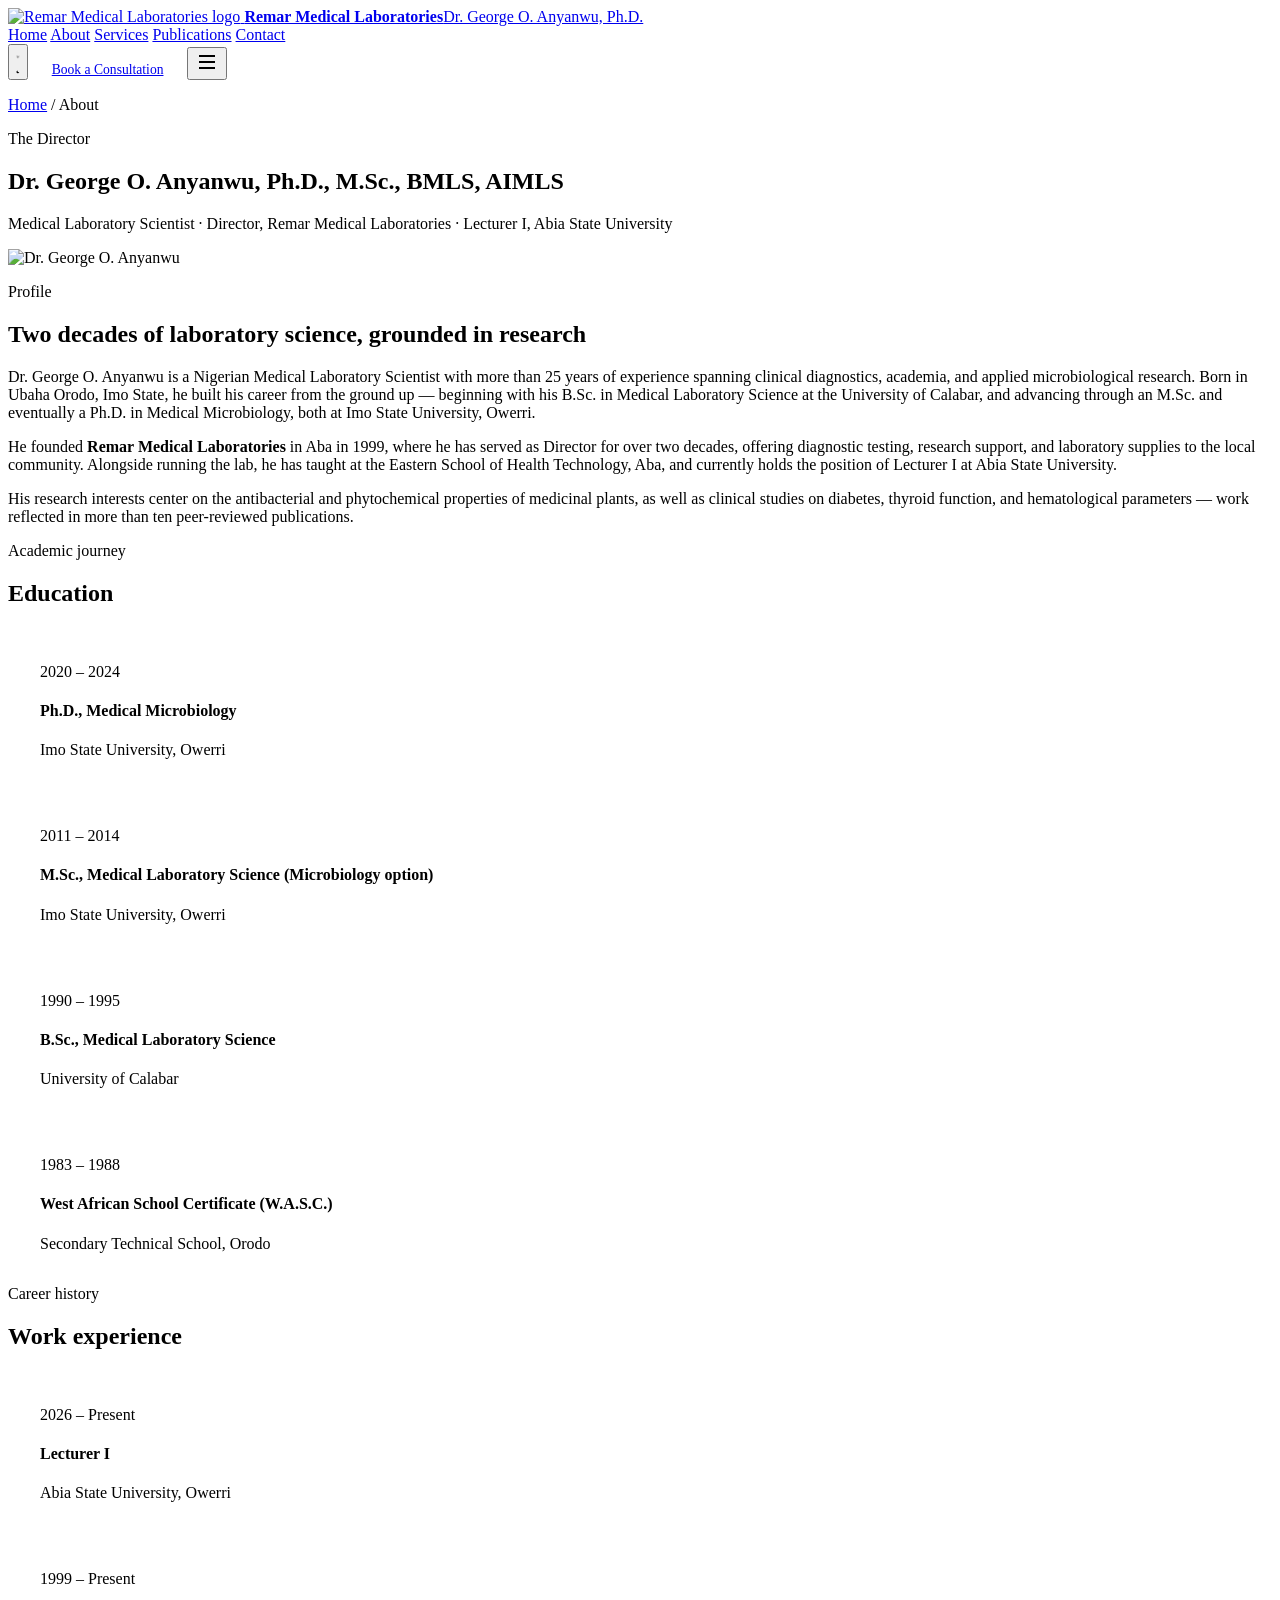
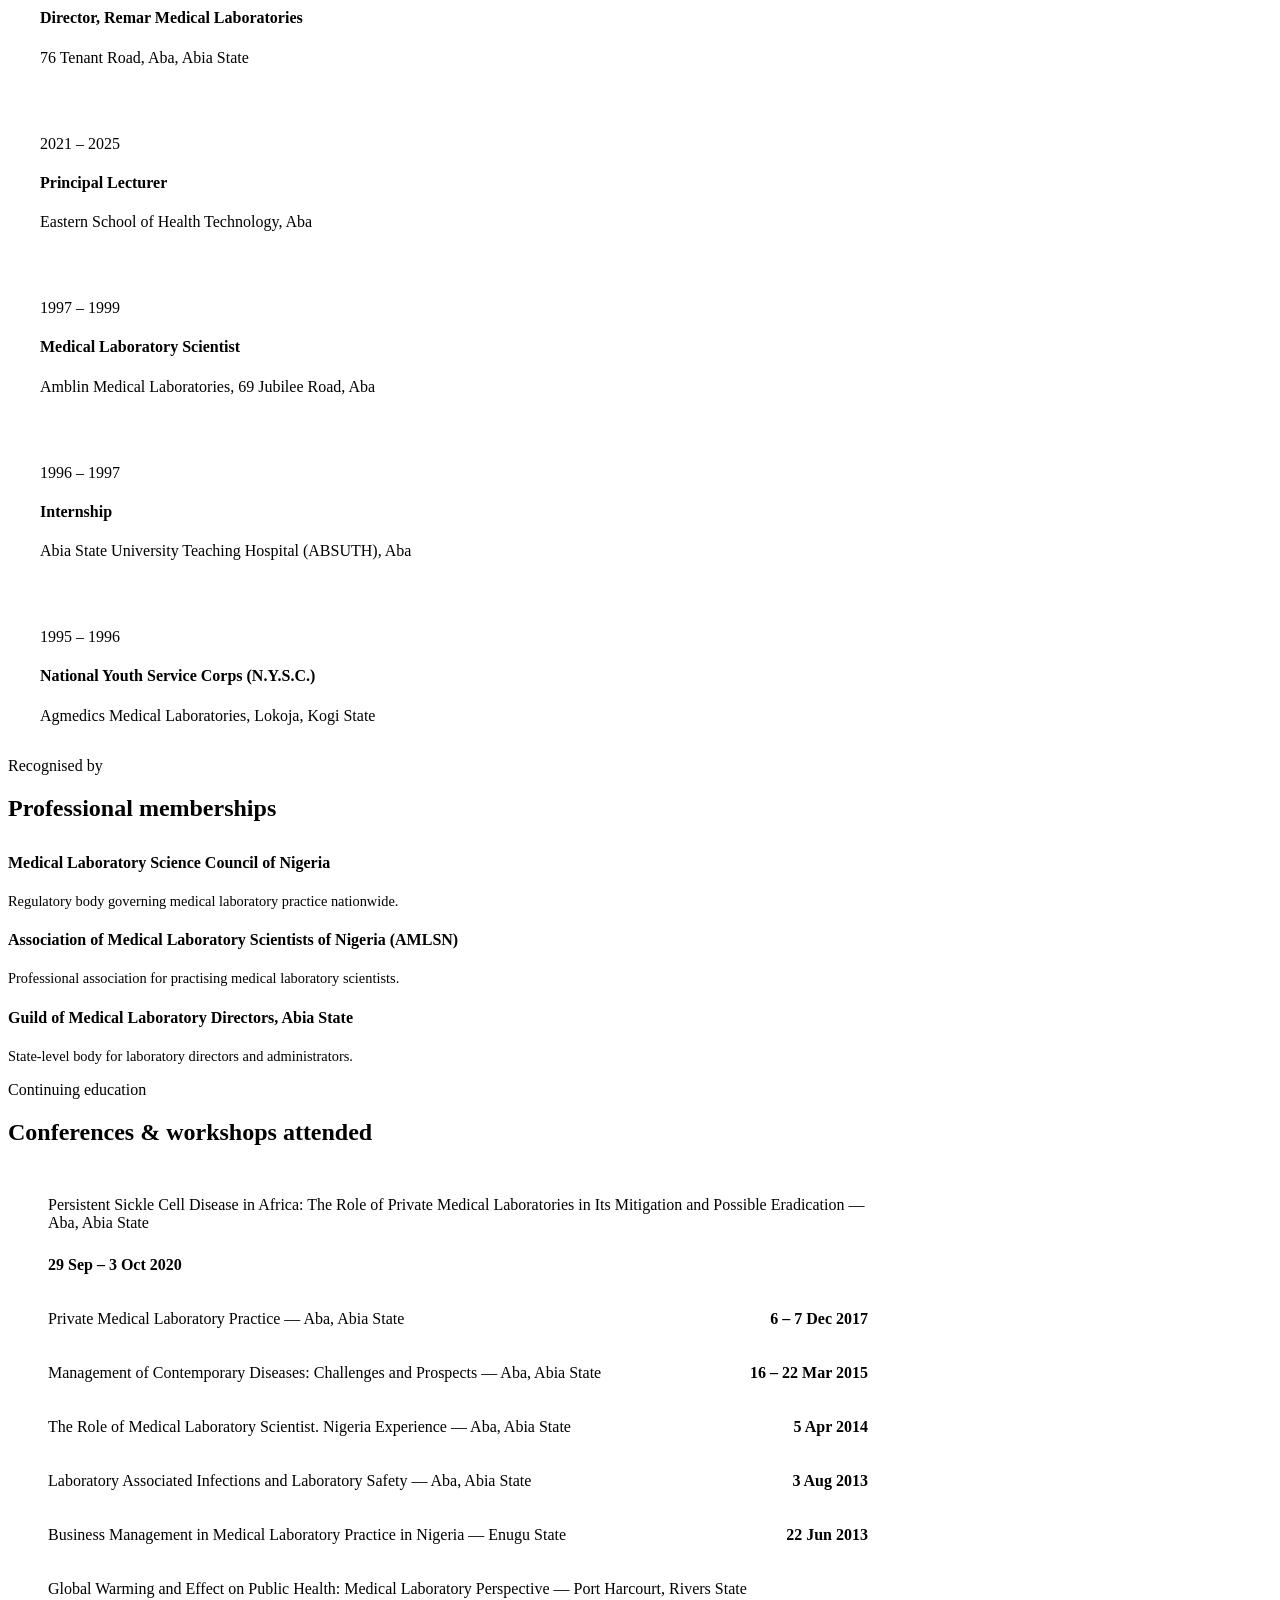
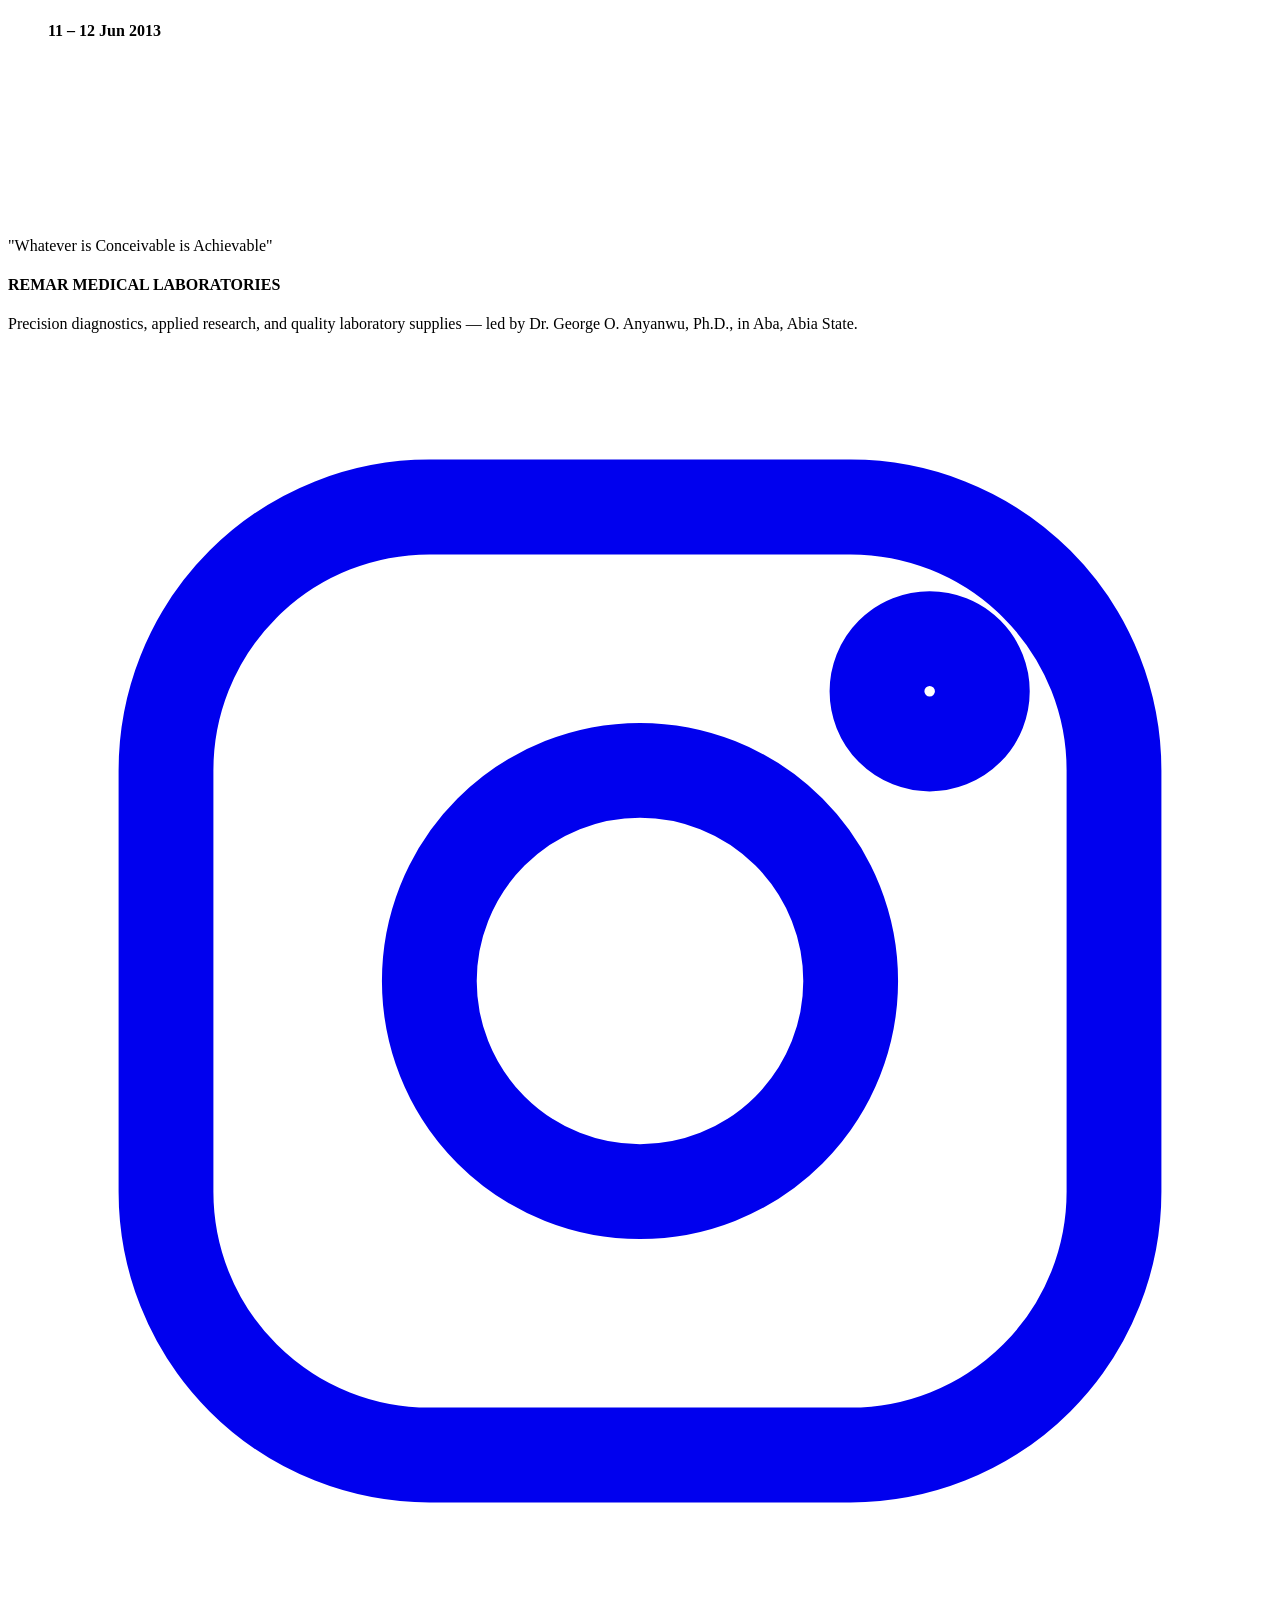
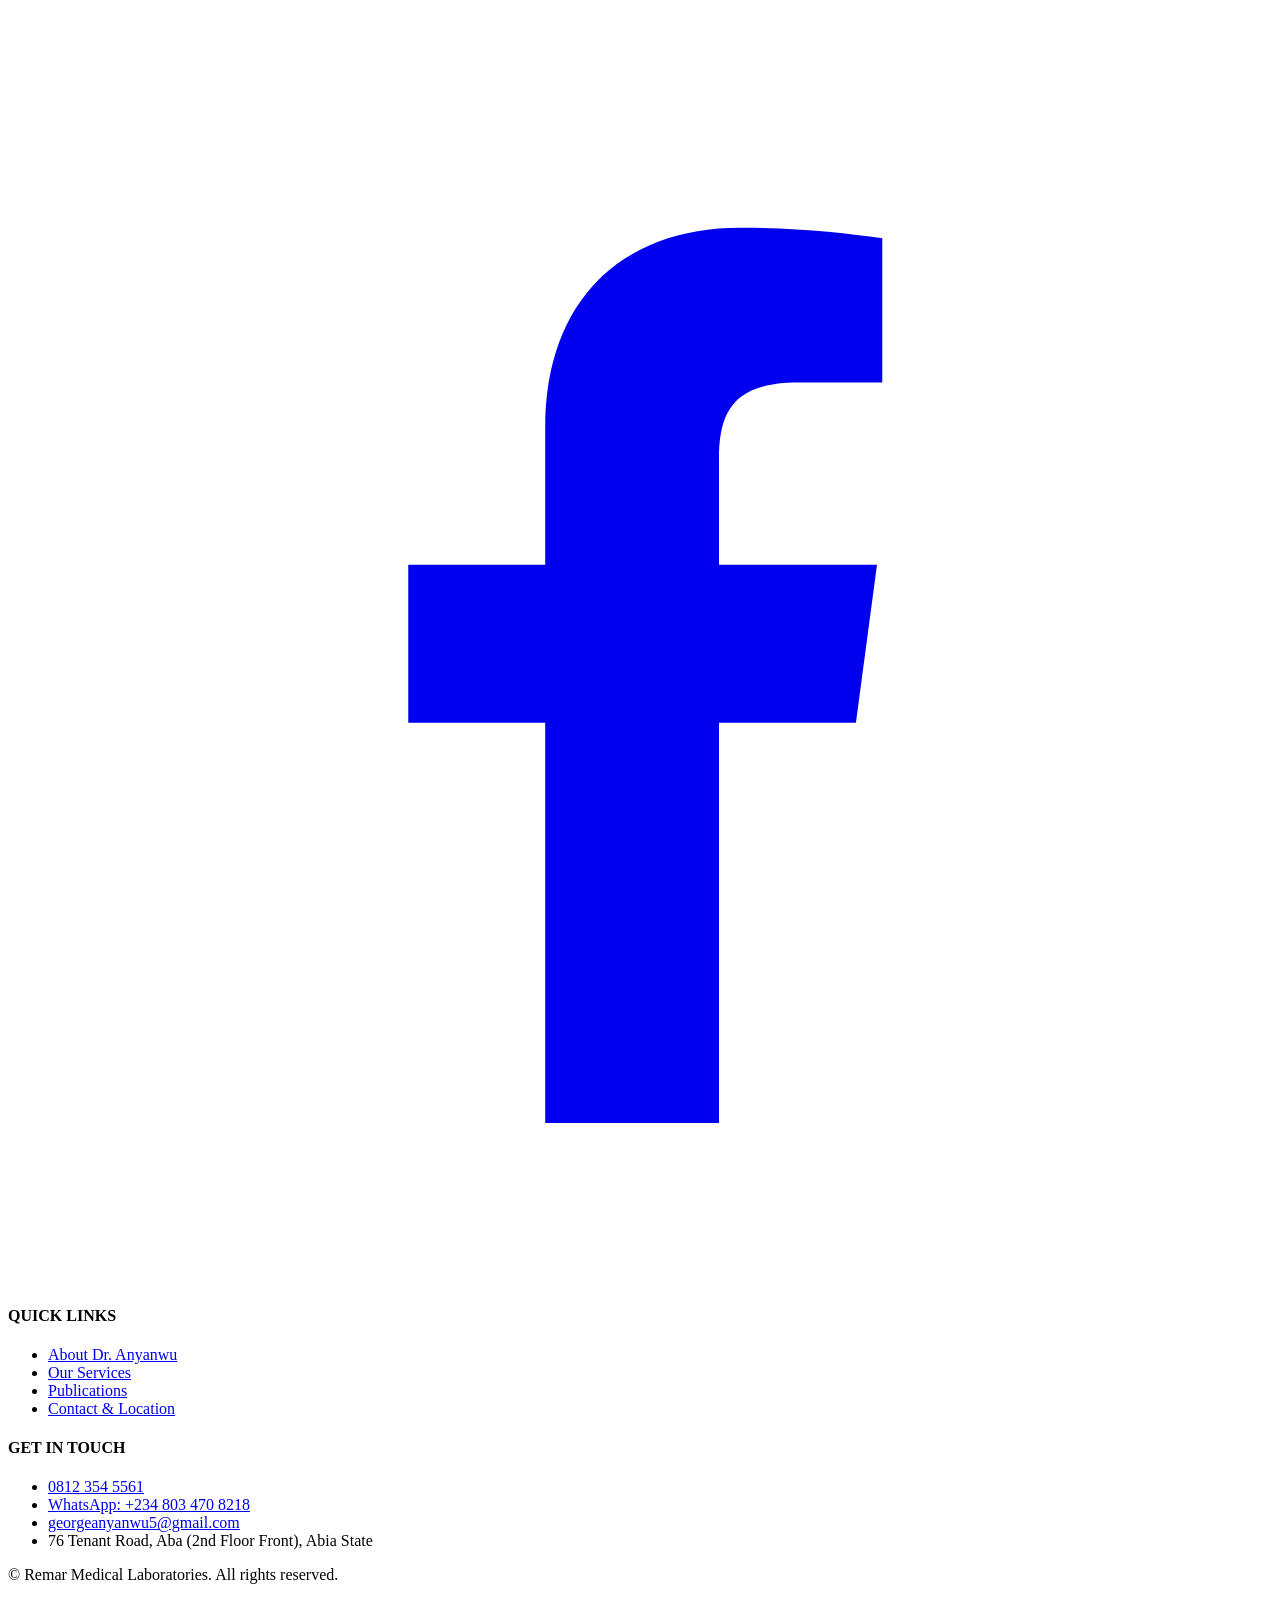
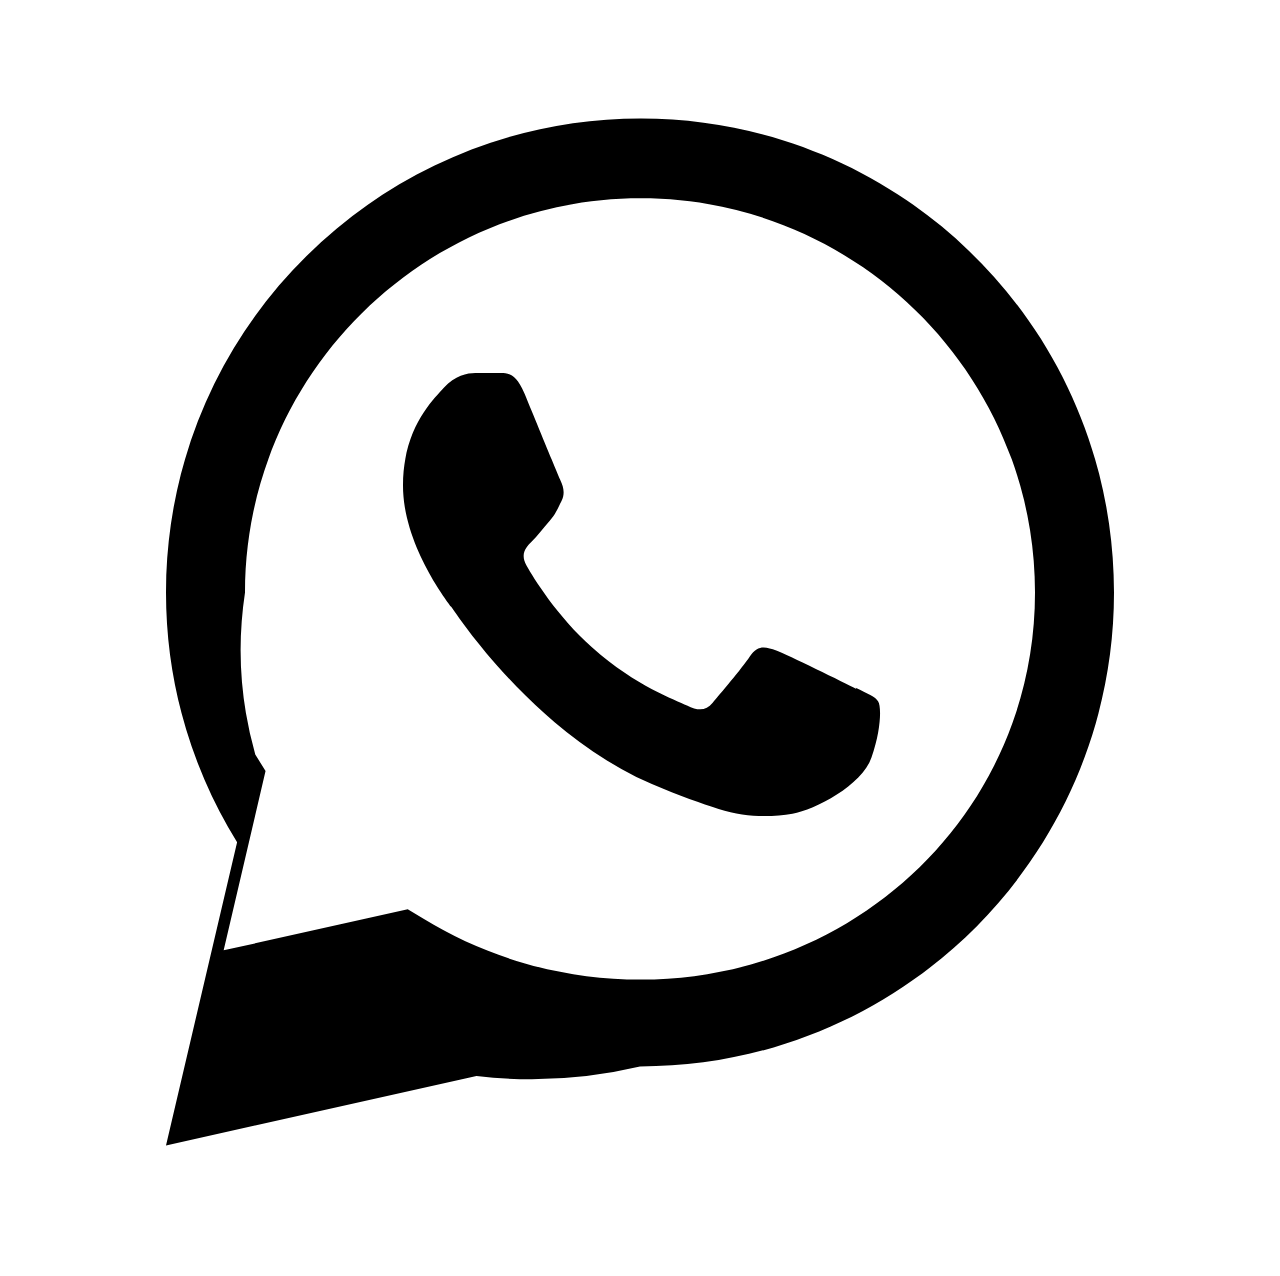
==== about.html @ ac0d250c "Add files via upload" ====
<!DOCTYPE html>
<html lang="en">
<head>
<meta charset="UTF-8">
<meta name="viewport" content="width=device-width, initial-scale=1.0">
<title>About Dr. George O. Anyanwu | Remar Medical Laboratories</title>
<meta name="description" content="Meet Dr. George O. Anyanwu, Ph.D. in Medical Microbiology, Director of Remar Medical Laboratories and Lecturer I at Abia State University.">
<link rel="icon" href="images/logo.jpg">
<link rel="stylesheet" href="css/styles.css">
</head>
<body>

<header class="site-header">
  <div class="nav">
    <a href="index.html" class="brand">
      <span class="brand-mark"><img src="images/logo.jpg" alt="Remar Medical Laboratories logo"></span>
      <span class="brand-text"><strong>Remar Medical Laboratories</strong><span>Dr. George O. Anyanwu, Ph.D.</span></span>
    </a>
    <nav class="nav-links" aria-label="Primary">
      <a href="index.html">Home</a>
      <a href="about.html">About</a>
      <a href="services.html">Services</a>
      <a href="publications.html">Publications</a>
      <a href="contact.html">Contact</a>
    </nav>
    <div class="nav-actions">
      <button class="theme-toggle" aria-label="Toggle dark mode">
        <svg class="icon-sun" viewBox="0 0 24 24" fill="none" stroke="currentColor" stroke-width="2"><circle cx="12" cy="12" r="4"/><path d="M12 2v2M12 20v2M4.9 4.9l1.4 1.4M17.7 17.7l1.4 1.4M2 12h2M20 12h2M4.9 19.1l1.4-1.4M17.7 6.3l1.4-1.4"/></svg>
        <svg class="icon-moon" viewBox="0 0 24 24" fill="currentColor"><path d="M21 12.8A9 9 0 1111.2 3a7 7 0 009.8 9.8z"/></svg>
      </button>
      <a href="contact.html" class="btn btn-primary" style="padding:10px 20px;font-size:.85rem;">Book a Consultation</a>
      <button class="nav-toggle" aria-label="Toggle menu" aria-expanded="false">
        <svg viewBox="0 0 24 24" fill="none" stroke="currentColor" stroke-width="2" style="width:24px;height:24px;"><path d="M4 6h16M4 12h16M4 18h16"/></svg>
      </button>
    </div>
  </div>
</header>

<main>

  <section class="page-hero">
    <div class="wrap">
      <p class="breadcrumb"><a href="index.html">Home</a> / About</p>
      <p class="eyebrow">The Director</p>
      <h1>Dr. George O. Anyanwu, Ph.D., M.Sc., BMLS, AIMLS</h1>
      <p>Medical Laboratory Scientist · Director, Remar Medical Laboratories · Lecturer I, Abia State University</p>
    </div>
  </section>

  <section class="section">
    <div class="wrap grid-2">
      <div>
        <img src="images/dr-anyanwu.jpg" alt="Dr. George O. Anyanwu" style="border-radius:var(--radius-l);width:100%;max-width:420px;object-fit:cover;aspect-ratio:3/4;box-shadow:var(--shadow);">
      </div>
      <div>
        <p class="eyebrow">Profile</p>
        <h2>Two decades of laboratory science, grounded in research</h2>
        <p>Dr. George O. Anyanwu is a Nigerian Medical Laboratory Scientist with more than 25 years of experience spanning clinical diagnostics, academia, and applied microbiological research. Born in Ubaha Orodo, Imo State, he built his career from the ground up — beginning with his B.Sc. in Medical Laboratory Science at the University of Calabar, and advancing through an M.Sc. and eventually a Ph.D. in Medical Microbiology, both at Imo State University, Owerri.</p>
        <p>He founded <strong>Remar Medical Laboratories</strong> in Aba in 1999, where he has served as Director for over two decades, offering diagnostic testing, research support, and laboratory supplies to the local community. Alongside running the lab, he has taught at the Eastern School of Health Technology, Aba, and currently holds the position of Lecturer I at Abia State University.</p>
        <p>His research interests center on the antibacterial and phytochemical properties of medicinal plants, as well as clinical studies on diabetes, thyroid function, and hematological parameters — work reflected in more than ten peer-reviewed publications.</p>
      </div>
    </div>
  </section>

  <!-- EDUCATION TIMELINE -->
  <section class="section section--alt">
    <div class="wrap">
      <p class="eyebrow">Academic journey</p>
      <h2 style="margin-bottom:40px;">Education</h2>
      <div style="border-left:2px solid var(--border);padding-left:32px;display:flex;flex-direction:column;gap:36px;max-width:760px;">

        <div style="position:relative;">
          <span style="position:absolute;left:-40px;top:2px;width:12px;height:12px;border-radius:50%;background:var(--teal);"></span>
          <p class="eyebrow" style="margin-bottom:.3em;">2020 – 2024</p>
          <h4>Ph.D., Medical Microbiology</h4>
          <p>Imo State University, Owerri</p>
        </div>

        <div style="position:relative;">
          <span style="position:absolute;left:-40px;top:2px;width:12px;height:12px;border-radius:50%;background:var(--teal);"></span>
          <p class="eyebrow" style="margin-bottom:.3em;">2011 – 2014</p>
          <h4>M.Sc., Medical Laboratory Science (Microbiology option)</h4>
          <p>Imo State University, Owerri</p>
        </div>

        <div style="position:relative;">
          <span style="position:absolute;left:-40px;top:2px;width:12px;height:12px;border-radius:50%;background:var(--teal);"></span>
          <p class="eyebrow" style="margin-bottom:.3em;">1990 – 1995</p>
          <h4>B.Sc., Medical Laboratory Science</h4>
          <p>University of Calabar</p>
        </div>

        <div style="position:relative;">
          <span style="position:absolute;left:-40px;top:2px;width:12px;height:12px;border-radius:50%;background:var(--border);"></span>
          <p class="eyebrow" style="margin-bottom:.3em;">1983 – 1988</p>
          <h4>West African School Certificate (W.A.S.C.)</h4>
          <p>Secondary Technical School, Orodo</p>
        </div>

      </div>
    </div>
  </section>

  <!-- WORK EXPERIENCE TIMELINE -->
  <section class="section">
    <div class="wrap">
      <p class="eyebrow">Career history</p>
      <h2 style="margin-bottom:40px;">Work experience</h2>
      <div style="border-left:2px solid var(--border);padding-left:32px;display:flex;flex-direction:column;gap:36px;max-width:760px;">

        <div style="position:relative;">
          <span style="position:absolute;left:-40px;top:2px;width:12px;height:12px;border-radius:50%;background:var(--red);"></span>
          <p class="eyebrow" style="margin-bottom:.3em;color:var(--red);">2026 – Present</p>
          <h4>Lecturer I</h4>
          <p>Abia State University, Owerri</p>
        </div>

        <div style="position:relative;">
          <span style="position:absolute;left:-40px;top:2px;width:12px;height:12px;border-radius:50%;background:var(--red);"></span>
          <p class="eyebrow" style="margin-bottom:.3em;color:var(--red);">1999 – Present</p>
          <h4>Director, Remar Medical Laboratories</h4>
          <p>76 Tenant Road, Aba, Abia State</p>
        </div>

        <div style="position:relative;">
          <span style="position:absolute;left:-40px;top:2px;width:12px;height:12px;border-radius:50%;background:var(--border);"></span>
          <p class="eyebrow" style="margin-bottom:.3em;">2021 – 2025</p>
          <h4>Principal Lecturer</h4>
          <p>Eastern School of Health Technology, Aba</p>
        </div>

        <div style="position:relative;">
          <span style="position:absolute;left:-40px;top:2px;width:12px;height:12px;border-radius:50%;background:var(--border);"></span>
          <p class="eyebrow" style="margin-bottom:.3em;">1997 – 1999</p>
          <h4>Medical Laboratory Scientist</h4>
          <p>Amblin Medical Laboratories, 69 Jubilee Road, Aba</p>
        </div>

        <div style="position:relative;">
          <span style="position:absolute;left:-40px;top:2px;width:12px;height:12px;border-radius:50%;background:var(--border);"></span>
          <p class="eyebrow" style="margin-bottom:.3em;">1996 – 1997</p>
          <h4>Internship</h4>
          <p>Abia State University Teaching Hospital (ABSUTH), Aba</p>
        </div>

        <div style="position:relative;">
          <span style="position:absolute;left:-40px;top:2px;width:12px;height:12px;border-radius:50%;background:var(--border);"></span>
          <p class="eyebrow" style="margin-bottom:.3em;">1995 – 1996</p>
          <h4>National Youth Service Corps (N.Y.S.C.)</h4>
          <p>Agmedics Medical Laboratories, Lokoja, Kogi State</p>
        </div>

      </div>
    </div>
  </section>

  <!-- MEMBERSHIPS -->
  <section class="section section--alt">
    <div class="wrap">
      <p class="eyebrow">Recognised by</p>
      <h2 style="margin-bottom:32px;">Professional memberships</h2>
      <div class="grid-3">
        <div class="card">
          <h4>Medical Laboratory Science Council of Nigeria</h4>
          <p style="margin:0;font-size:.9rem;">Regulatory body governing medical laboratory practice nationwide.</p>
        </div>
        <div class="card">
          <h4>Association of Medical Laboratory Scientists of Nigeria (AMLSN)</h4>
          <p style="margin:0;font-size:.9rem;">Professional association for practising medical laboratory scientists.</p>
        </div>
        <div class="card">
          <h4>Guild of Medical Laboratory Directors, Abia State</h4>
          <p style="margin:0;font-size:.9rem;">State-level body for laboratory directors and administrators.</p>
        </div>
      </div>
    </div>
  </section>

  <!-- CONFERENCES -->
  <section class="section">
    <div class="wrap">
      <p class="eyebrow">Continuing education</p>
      <h2 style="margin-bottom:32px;">Conferences &amp; workshops attended</h2>
      <ul style="display:flex;flex-direction:column;gap:0;max-width:820px;">
        <li style="display:flex;justify-content:space-between;gap:24px;padding:18px 0;border-bottom:1px solid var(--border);flex-wrap:wrap;">
          <span>Persistent Sickle Cell Disease in Africa: The Role of Private Medical Laboratories in Its Mitigation and Possible Eradication — Aba, Abia State</span>
          <strong style="white-space:nowrap;color:var(--teal);">29 Sep – 3 Oct 2020</strong>
        </li>
        <li style="display:flex;justify-content:space-between;gap:24px;padding:18px 0;border-bottom:1px solid var(--border);flex-wrap:wrap;">
          <span>Private Medical Laboratory Practice — Aba, Abia State</span>
          <strong style="white-space:nowrap;color:var(--teal);">6 – 7 Dec 2017</strong>
        </li>
        <li style="display:flex;justify-content:space-between;gap:24px;padding:18px 0;border-bottom:1px solid var(--border);flex-wrap:wrap;">
          <span>Management of Contemporary Diseases: Challenges and Prospects — Aba, Abia State</span>
          <strong style="white-space:nowrap;color:var(--teal);">16 – 22 Mar 2015</strong>
        </li>
        <li style="display:flex;justify-content:space-between;gap:24px;padding:18px 0;border-bottom:1px solid var(--border);flex-wrap:wrap;">
          <span>The Role of Medical Laboratory Scientist. Nigeria Experience — Aba, Abia State</span>
          <strong style="white-space:nowrap;color:var(--teal);">5 Apr 2014</strong>
        </li>
        <li style="display:flex;justify-content:space-between;gap:24px;padding:18px 0;border-bottom:1px solid var(--border);flex-wrap:wrap;">
          <span>Laboratory Associated Infections and Laboratory Safety — Aba, Abia State</span>
          <strong style="white-space:nowrap;color:var(--teal);">3 Aug 2013</strong>
        </li>
        <li style="display:flex;justify-content:space-between;gap:24px;padding:18px 0;border-bottom:1px solid var(--border);flex-wrap:wrap;">
          <span>Business Management in Medical Laboratory Practice in Nigeria — Enugu State</span>
          <strong style="white-space:nowrap;color:var(--teal);">22 Jun 2013</strong>
        </li>
        <li style="display:flex;justify-content:space-between;gap:24px;padding:18px 0;flex-wrap:wrap;">
          <span>Global Warming and Effect on Public Health: Medical Laboratory Perspective — Port Harcourt, Rivers State</span>
          <strong style="white-space:nowrap;color:var(--teal);">11 – 12 Jun 2013</strong>
        </li>
      </ul>
    </div>
  </section>

  <section style="background:var(--navy);padding:56px 0;text-align:center;">
    <p style="color:#fff;font-family:var(--font-head);font-size:clamp(1.3rem,2.6vw,1.9rem);font-weight:600;margin:0;">
      "Whatever is <span style="color:var(--red);">Conceivable</span> is Achievable."
    </p>
  </section>

</main>

<footer class="site-footer">
  <p class="footer-motto">"Whatever is <span>Conceivable</span> is Achievable"</p>
  <div class="footer-grid">
    <div>
      <h4>REMAR MEDICAL LABORATORIES</h4>
      <p>Precision diagnostics, applied research, and quality laboratory supplies — led by Dr. George O. Anyanwu, Ph.D., in Aba, Abia State.</p>
      <div class="footer-social">
        <a href="https://www.instagram.com/george.anyanwu.336" target="_blank" rel="noopener" aria-label="Instagram">
          <svg viewBox="0 0 24 24" fill="none" stroke="currentColor" stroke-width="1.8"><rect x="3" y="3" width="18" height="18" rx="5"/><circle cx="12" cy="12" r="4"/><circle cx="17.5" cy="6.5" r="1"/></svg>
        </a>
        <a href="https://www.facebook.com/share/1DcsQZ3HJG/" target="_blank" rel="noopener" aria-label="Facebook">
          <svg viewBox="0 0 24 24" fill="currentColor"><path d="M13.5 21v-7.6h2.6l.4-3h-3V8.4c0-.87.24-1.46 1.5-1.46h1.6V4.2C15.9 4.1 15 4 13.9 4c-2.2 0-3.7 1.34-3.7 3.8v2.6H7.6v3h2.6V21h3.3z"/></svg>
        </a>
      </div>
    </div>
    <div>
      <h4>QUICK LINKS</h4>
      <ul>
        <li><a href="about.html">About Dr. Anyanwu</a></li>
        <li><a href="services.html">Our Services</a></li>
        <li><a href="publications.html">Publications</a></li>
        <li><a href="contact.html">Contact &amp; Location</a></li>
      </ul>
    </div>
    <div>
      <h4>GET IN TOUCH</h4>
      <ul>
        <li><a href="tel:+2348123545561">0812 354 5561</a></li>
        <li><a href="https://wa.me/2348034708218" target="_blank" rel="noopener">WhatsApp: +234 803 470 8218</a></li>
        <li><a href="mailto:georgeanyanwu5@gmail.com">georgeanyanwu5@gmail.com</a></li>
        <li>76 Tenant Road, Aba (2nd Floor Front), Abia State</li>
      </ul>
    </div>
  </div>
  <p class="footer-bottom">© <span data-current-year></span> Remar Medical Laboratories. All rights reserved.</p>
</footer>

<a class="wa-float" href="https://wa.me/2348034708218" target="_blank" rel="noopener" aria-label="Chat on WhatsApp">
  <svg viewBox="0 0 32 32"><path d="M16.02 3C9.4 3 4 8.36 4 15c0 2.32.66 4.48 1.8 6.32L4 29l7.86-1.76A11.9 11.9 0 0016 27c6.62 0 12-5.36 12-12S22.64 3 16.02 3zm0 21.8c-2.02 0-3.9-.56-5.5-1.54l-.4-.24-4.66 1.04 1.06-4.54-.26-.42A9.7 9.7 0 016 15c0-5.5 4.5-9.98 10.02-9.98 5.5 0 9.98 4.48 9.98 9.98s-4.48 9.8-9.98 9.8zm5.46-7.36c-.3-.15-1.76-.87-2.03-.97-.27-.1-.47-.15-.67.15-.2.3-.77.97-.94 1.17-.17.2-.35.22-.65.07-.3-.15-1.26-.46-2.4-1.47-.89-.79-1.49-1.77-1.66-2.07-.17-.3-.02-.46.13-.61.14-.14.3-.35.45-.52.15-.17.2-.3.3-.5.1-.2.05-.37-.02-.52-.07-.15-.67-1.62-.92-2.22-.24-.58-.49-.5-.67-.51h-.57c-.2 0-.52.07-.79.37-.27.3-1.04 1.02-1.04 2.48 0 1.46 1.07 2.87 1.22 3.07.15.2 2.1 3.2 5.08 4.49.71.31 1.26.49 1.69.63.71.23 1.36.2 1.87.12.57-.09 1.76-.72 2-1.42.25-.7.25-1.3.17-1.42-.07-.13-.27-.2-.57-.35z"/></svg>
</a>

<script src="js/main.js"></script>
</body>
</html>
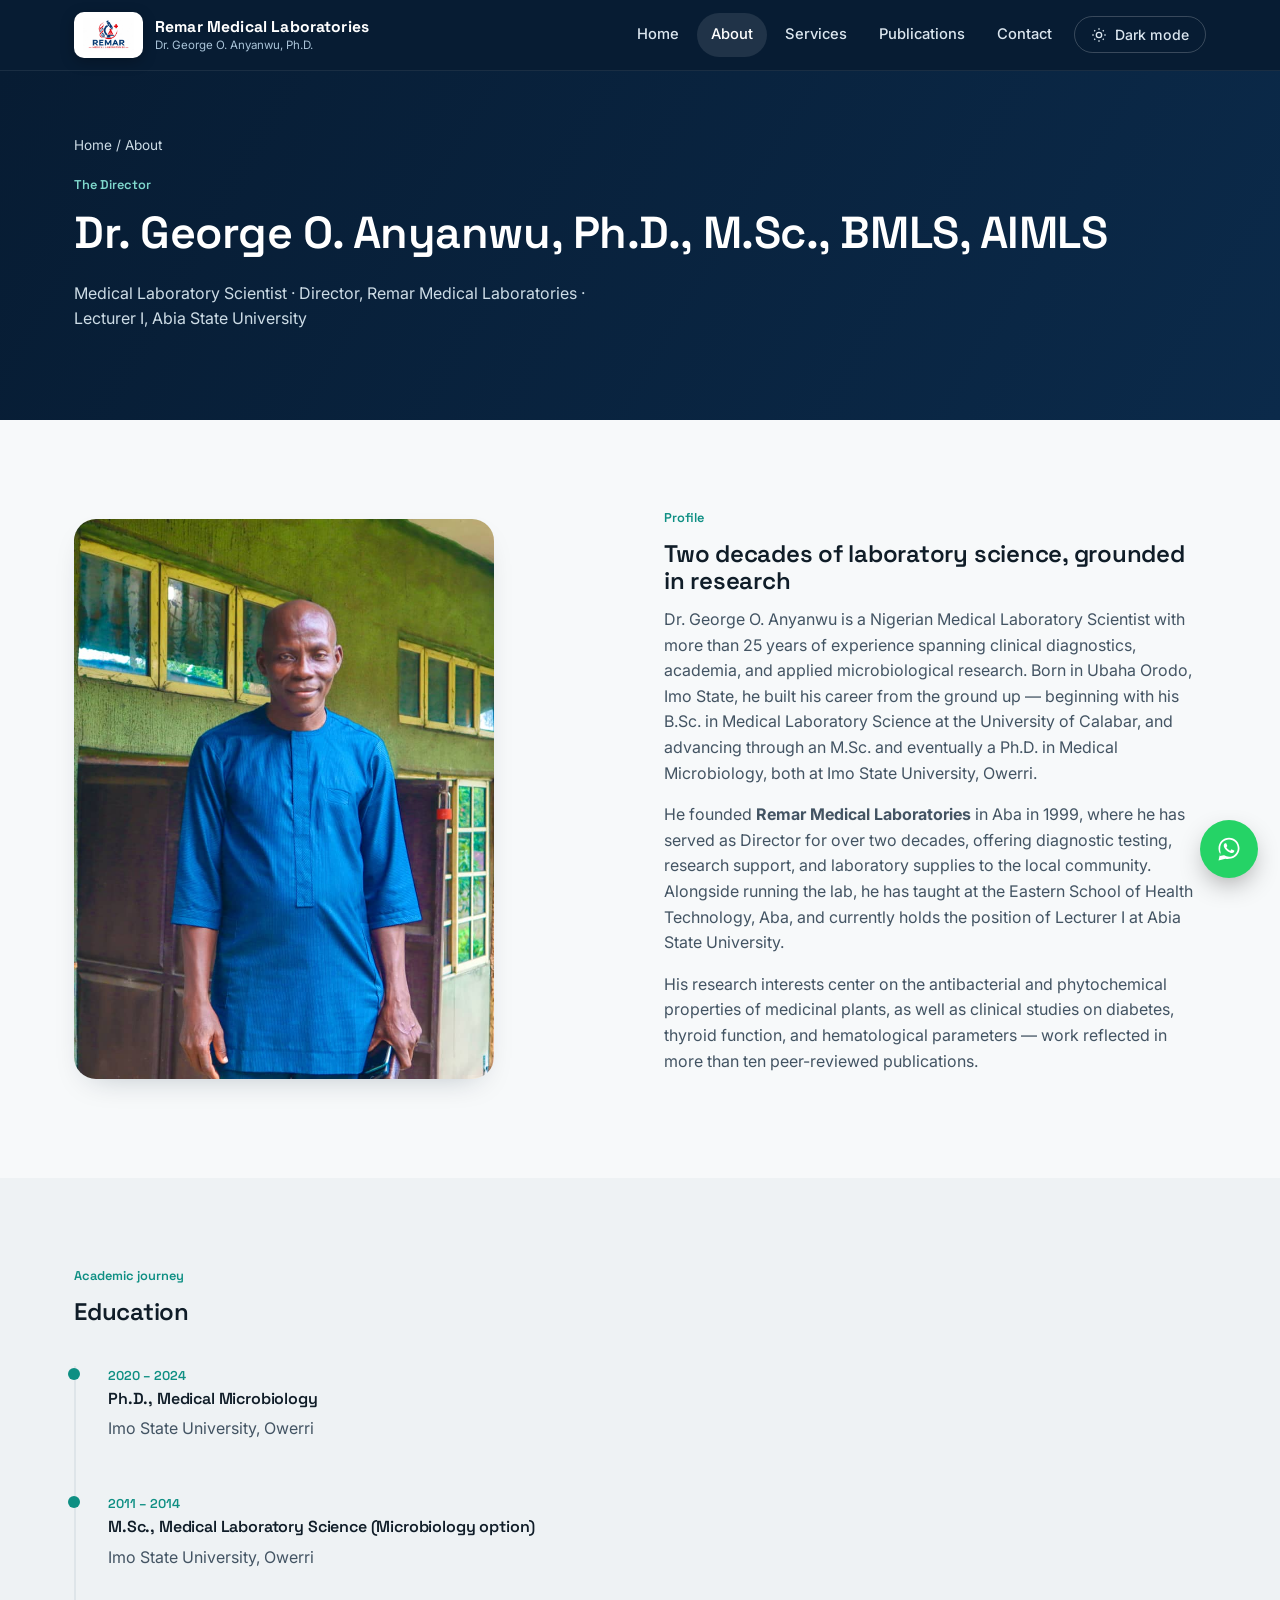
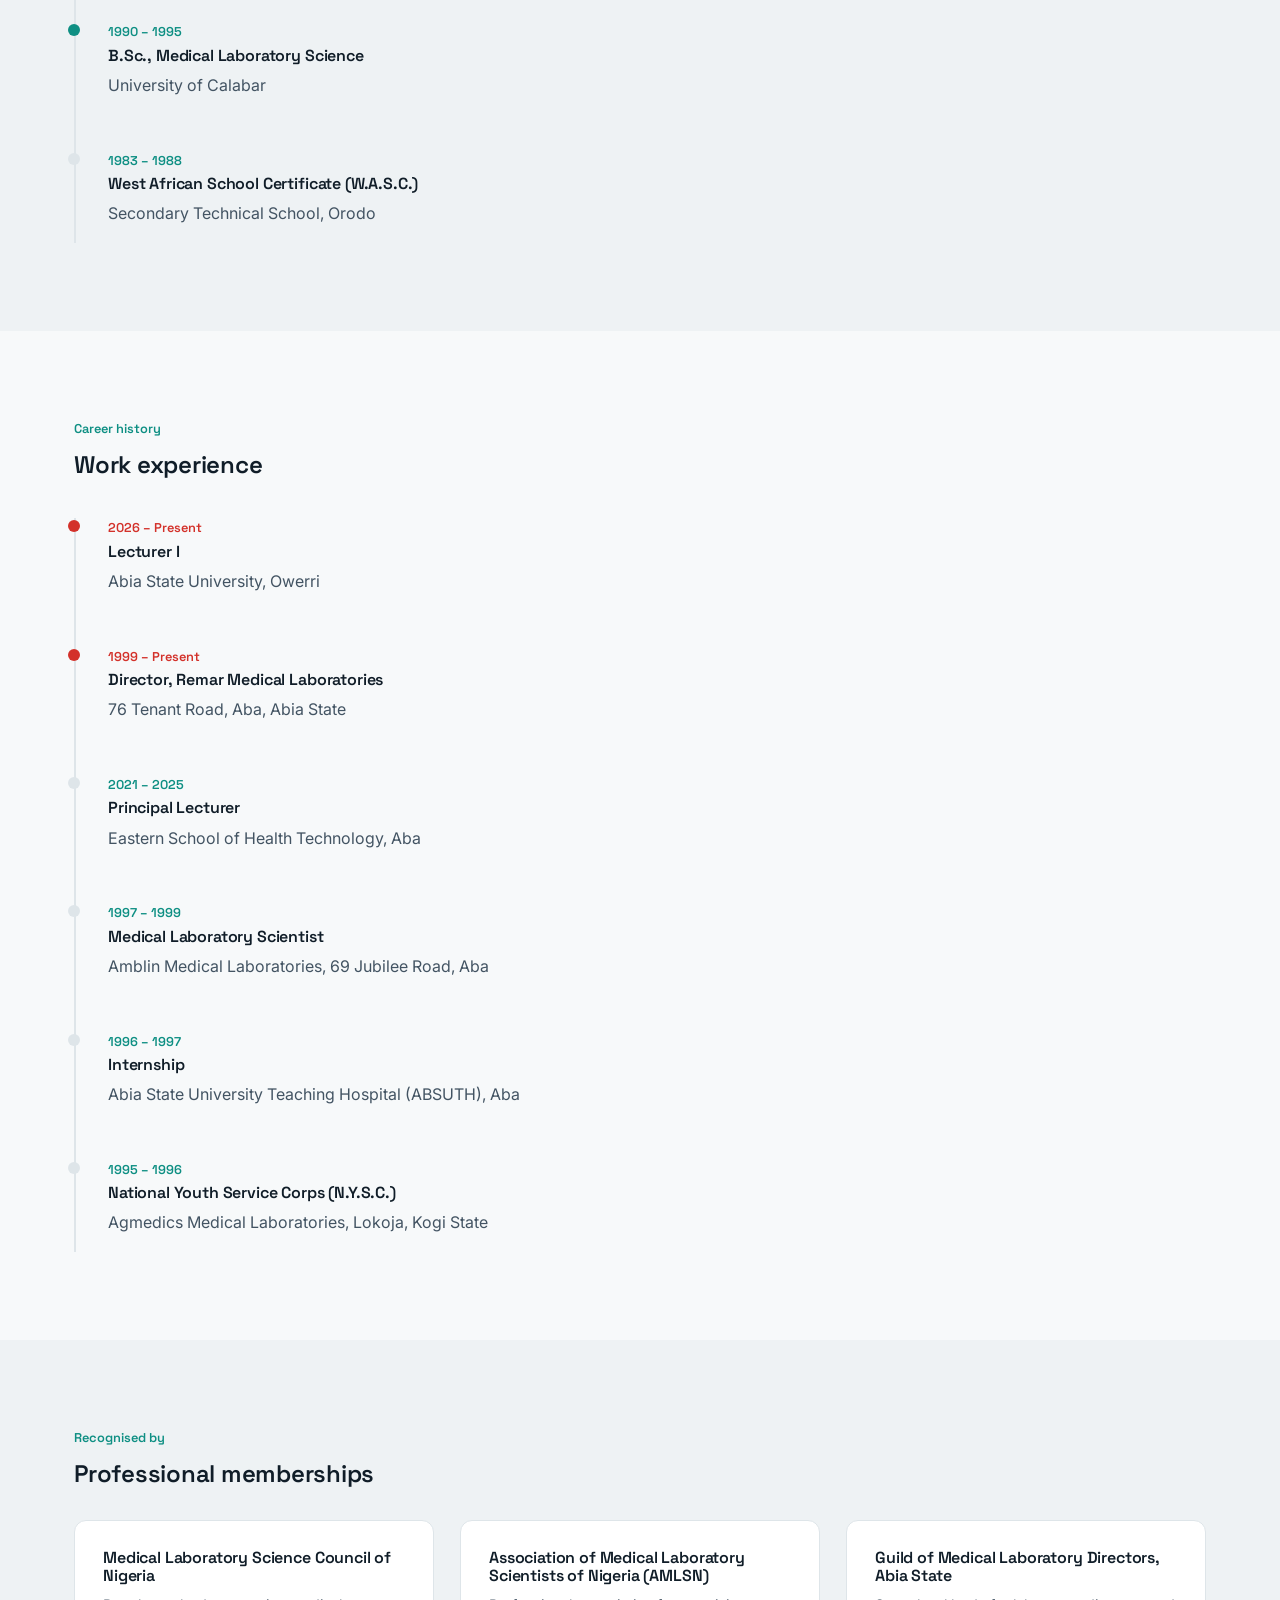
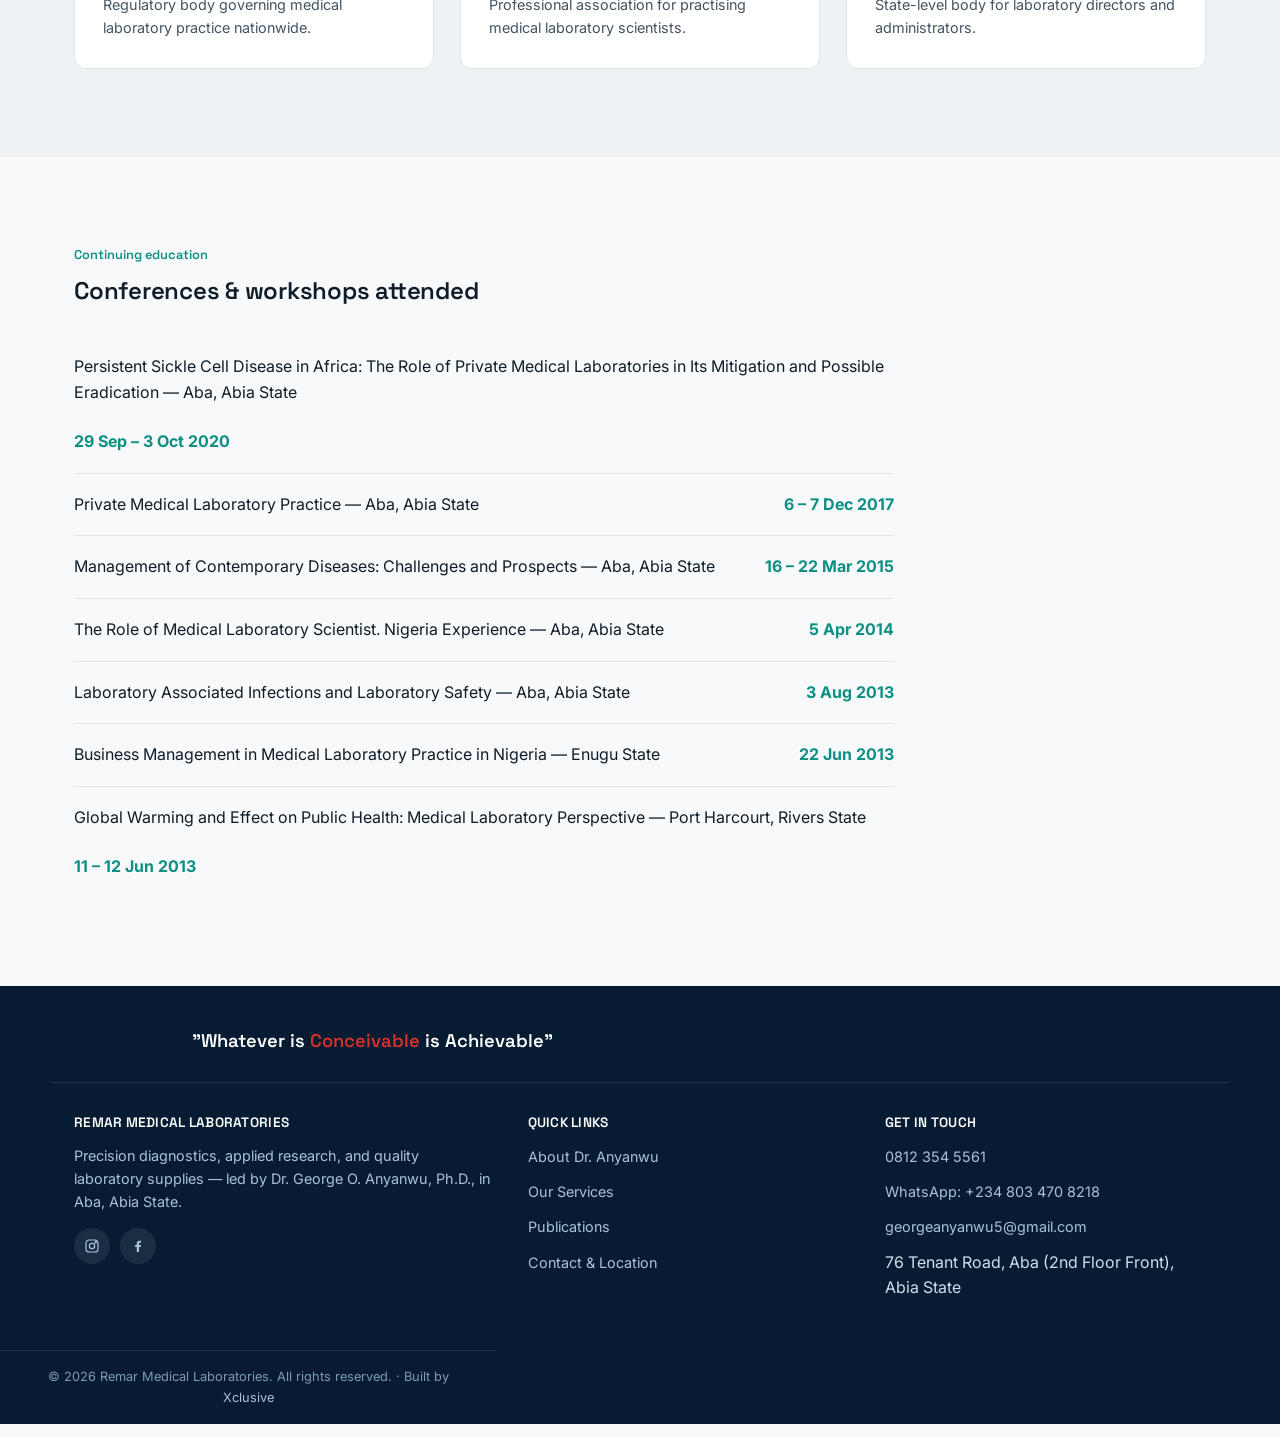
==== commit 5207d38b: "Add files via upload" ====
--- a/about.html
+++ b/about.html
@@ -22,17 +22,15 @@
       <a href="services.html">Services</a>
       <a href="publications.html">Publications</a>
       <a href="contact.html">Contact</a>
-    </nav>
-    <div class="nav-actions">
       <button class="theme-toggle" aria-label="Toggle dark mode">
         <svg class="icon-sun" viewBox="0 0 24 24" fill="none" stroke="currentColor" stroke-width="2"><circle cx="12" cy="12" r="4"/><path d="M12 2v2M12 20v2M4.9 4.9l1.4 1.4M17.7 17.7l1.4 1.4M2 12h2M20 12h2M4.9 19.1l1.4-1.4M17.7 6.3l1.4-1.4"/></svg>
         <svg class="icon-moon" viewBox="0 0 24 24" fill="currentColor"><path d="M21 12.8A9 9 0 1111.2 3a7 7 0 009.8 9.8z"/></svg>
+        <span class="toggle-label"></span>
       </button>
-      <a href="contact.html" class="btn btn-primary" style="padding:10px 20px;font-size:.85rem;">Book a Consultation</a>
-      <button class="nav-toggle" aria-label="Toggle menu" aria-expanded="false">
-        <svg viewBox="0 0 24 24" fill="none" stroke="currentColor" stroke-width="2" style="width:24px;height:24px;"><path d="M4 6h16M4 12h16M4 18h16"/></svg>
-      </button>
-    </div>
+    </nav>
+    <button class="nav-toggle" aria-label="Toggle menu" aria-expanded="false">
+      <svg viewBox="0 0 24 24" fill="none" stroke="currentColor" stroke-width="2" style="width:24px;height:24px;"><path d="M4 6h16M4 12h16M4 18h16"/></svg>
+    </button>
   </div>
 </header>
 
@@ -212,12 +210,6 @@
         </li>
       </ul>
     </div>
-  </section>
-
-  <section style="background:var(--navy);padding:56px 0;text-align:center;">
-    <p style="color:#fff;font-family:var(--font-head);font-size:clamp(1.3rem,2.6vw,1.9rem);font-weight:600;margin:0;">
-      "Whatever is <span style="color:var(--red);">Conceivable</span> is Achievable."
-    </p>
   </section>
 
 </main>
@@ -256,7 +248,7 @@
       </ul>
     </div>
   </div>
-  <p class="footer-bottom">© <span data-current-year></span> Remar Medical Laboratories. All rights reserved.</p>
+  <p class="footer-bottom">© <span data-current-year></span> Remar Medical Laboratories. All rights reserved. · Built by <a href="https://github.com/Xclusive" target="_blank" rel="noopener" style="color:#a9c3d8;">Xclusive</a></p>
 </footer>
 
 <a class="wa-float" href="https://wa.me/2348034708218" target="_blank" rel="noopener" aria-label="Chat on WhatsApp">
--- a/css/styles.css
+++ b/css/styles.css
@@ -0,0 +1,268 @@
+/* ============================================================
+   REMAR MEDICAL LABORATORIES — Design System
+   Fonts: Space Grotesk (headings) / Inter (body)
+   ============================================================ */
+
+@import url('https://fonts.googleapis.com/css2?family=Space+Grotesk:wght@500;600;700&family=Inter:wght@400;500;600;700&display=swap');
+
+:root{
+  /* ---- Brand palette (light mode) ---- */
+  --navy: #0b2a4a;
+  --navy-deep: #071c33;
+  --navy-soft: #123a63;
+  --teal: #0e8f83;
+  --teal-deep: #0a6e65;
+  --red: #d3312a;
+  --red-deep: #ad231d;
+
+  --bg: #f7f9fa;
+  --surface: #ffffff;
+  --surface-alt: #eef2f4;
+  --ink: #101d28;
+  --ink-soft: #435463;
+  --border: #dee5e9;
+
+  --shadow: 0 12px 32px -16px rgba(7,28,51,0.28);
+  --radius-s: 6px;
+  --radius-m: 12px;
+  --radius-l: 22px;
+
+  --font-head: "Space Grotesk", "Inter", sans-serif;
+  --font-body: "Inter", sans-serif;
+
+  --max-w: 1180px;
+  color-scheme: light;
+}
+
+html[data-theme="dark"]{
+  --bg: #071522;
+  --surface: #0c2033;
+  --surface-alt: #0f2940;
+  --ink: #e9eff3;
+  --ink-soft: #a9bbc7;
+  --border: #1c3850;
+  --navy: #123a63;
+  --navy-deep: #071c33;
+  --navy-soft: #1a4a7d;
+  --shadow: 0 12px 36px -14px rgba(0,0,0,0.55);
+  color-scheme: dark;
+}
+
+*,*::before,*::after{box-sizing:border-box;}
+html{scroll-behavior:smooth;}
+body{
+  margin:0;
+  background:var(--bg);
+  color:var(--ink);
+  font-family:var(--font-body);
+  font-size:16px;
+  line-height:1.6;
+  -webkit-font-smoothing:antialiased;
+  transition:background .25s ease, color .25s ease;
+}
+img{max-width:100%;display:block;}
+a{color:inherit;text-decoration:none;}
+ul{margin:0;padding:0;list-style:none;}
+h1,h2,h3,h4{
+  font-family:var(--font-head);
+  color:var(--ink);
+  margin:0 0 .5em;
+  line-height:1.15;
+  font-weight:600;
+  letter-spacing:-0.01em;
+}
+p{margin:0 0 1em;color:var(--ink-soft);max-width:62ch;}
+:focus-visible{outline:3px solid var(--teal);outline-offset:3px;}
+
+@media (prefers-reduced-motion: reduce){
+  *{animation-duration:0.001ms !important;animation-iteration-count:1 !important;transition-duration:0.001ms !important;scroll-behavior:auto !important;}
+}
+
+.wrap{max-width:var(--max-w);margin:0 auto;padding:0 24px;}
+.section{padding:88px 0;}
+.section--tight{padding:56px 0;}
+.section--alt{background:var(--surface-alt);}
+
+.eyebrow{
+  font-family:var(--font-head);
+  font-size:.8rem;
+  font-weight:600;
+  color:var(--teal);
+  margin-bottom:.9em;
+}
+
+.btn{
+  display:inline-flex;
+  align-items:center;
+  gap:.5em;
+  padding:14px 26px;
+  border-radius:999px;
+  font-family:var(--font-head);
+  font-weight:600;
+  font-size:.95rem;
+  border:1px solid transparent;
+  cursor:pointer;
+  transition:transform .15s ease, box-shadow .15s ease, background .2s ease, color .2s ease;
+}
+.btn:hover{transform:translateY(-2px);}
+.btn-primary{background:var(--red);color:#fff;}
+.btn-primary:hover{background:var(--red-deep);box-shadow:0 10px 24px -10px rgba(211,49,42,.55);}
+.btn-outline{border-color:currentColor;color:var(--surface);}
+.btn-outline:hover{background:rgba(255,255,255,.12);}
+.btn-ghost{background:var(--surface-alt);color:var(--ink);}
+.btn-ghost:hover{background:var(--border);}
+
+/* ---------------- Header ---------------- */
+.site-header{
+  position:sticky;top:0;z-index:100;
+  background:var(--navy-deep);
+  border-bottom:1px solid rgba(255,255,255,.08);
+}
+.nav{
+  max-width:var(--max-w);margin:0 auto;padding:12px 24px;
+  display:flex;align-items:center;justify-content:space-between;gap:20px;
+}
+.brand{display:flex;align-items:center;gap:12px;}
+.brand-mark{
+  background:#fff;border-radius:10px;padding:6px 9px;flex-shrink:0;
+  display:flex;align-items:center;box-shadow:0 4px 14px rgba(0,0,0,.25);
+}
+.brand-mark img{height:34px;width:auto;display:block;}
+.brand-text{line-height:1.22;min-width:0;}
+.brand-text strong{
+  display:block;font-family:var(--font-head);color:#fff;font-size:.98rem;letter-spacing:.01em;
+  white-space:nowrap;
+}
+.brand-text span{display:block;color:#a9c3d8;font-size:.72rem;white-space:nowrap;}
+
+.nav-links{display:flex;align-items:center;gap:4px;}
+.nav-links a{
+  color:#dbe6ef;font-size:.92rem;font-weight:500;padding:10px 14px;border-radius:999px;
+  transition:background .2s ease,color .2s ease;
+}
+.nav-links a:hover,.nav-links a.active{background:rgba(255,255,255,.1);color:#fff;}
+
+/* Theme toggle now lives inside the nav-links group (inline on desktop, in the dropdown on mobile) */
+.theme-toggle{
+  display:flex;align-items:center;gap:8px;
+  border:1px solid rgba(255,255,255,.2);background:transparent;color:#dbe6ef;
+  border-radius:999px;padding:9px 16px;font-family:var(--font-body);font-size:.88rem;font-weight:500;
+  cursor:pointer;transition:background .2s ease;margin-left:4px;
+}
+.theme-toggle:hover{background:rgba(255,255,255,.12);}
+.theme-toggle svg{width:16px;height:16px;flex-shrink:0;}
+.icon-moon{display:none;}
+html[data-theme="dark"] .icon-sun{display:none;}
+html[data-theme="dark"] .icon-moon{display:block;}
+.theme-toggle .toggle-label::after{content:"Dark mode";}
+html[data-theme="dark"] .theme-toggle .toggle-label::after{content:"Light mode";}
+
+.nav-actions{display:flex;align-items:center;gap:10px;}
+.nav-toggle{
+  display:none;background:none;border:none;color:#fff;width:40px;height:40px;cursor:pointer;flex-shrink:0;
+}
+
+/* ---------------- Footer ---------------- */
+.site-footer{background:var(--navy-deep);color:#cfe0ec;margin-top:0;}
+.footer-motto{
+  text-align:center;padding:40px 24px 8px;
+  font-family:var(--font-head);font-size:1.15rem;color:#fff;font-weight:600;
+}
+.footer-motto span{color:var(--red);}
+.footer-grid{
+  max-width:var(--max-w);margin:0 auto;padding:32px 24px 40px;
+  display:grid;grid-template-columns:1.3fr 1fr 1fr;gap:36px;
+  border-top:1px solid rgba(255,255,255,.1);
+}
+.footer-grid h4{color:#fff;font-size:.85rem;letter-spacing:.02em;margin-bottom:1em;}
+.footer-grid p, .footer-grid a{color:#a9c3d8;font-size:.9rem;}
+.footer-grid ul li{margin-bottom:.6em;}
+.footer-grid a:hover{color:#fff;}
+.footer-social{display:flex;gap:10px;margin-top:14px;}
+.footer-social a{
+  width:36px;height:36px;border-radius:50%;background:rgba(255,255,255,.08);
+  display:flex;align-items:center;justify-content:center;transition:background .2s ease;
+}
+.footer-social a:hover{background:var(--teal);}
+.footer-social svg{width:16px;height:16px;}
+.footer-bottom{
+  text-align:center;padding:16px 24px;font-size:.8rem;color:#7f9bb0;
+  border-top:1px solid rgba(255,255,255,.08);
+}
+
+/* ---------------- WhatsApp floating button ---------------- */
+.wa-float{
+  position:fixed;right:22px;bottom:22px;z-index:200;
+  width:58px;height:58px;border-radius:50%;
+  background:#25D366;display:flex;align-items:center;justify-content:center;
+  box-shadow:0 10px 28px -8px rgba(0,0,0,.45);
+  transition:transform .15s ease;
+}
+.wa-float:hover{transform:scale(1.08);}
+.wa-float svg{width:28px;height:28px;fill:#fff;}
+
+/* ---------------- Page hero (interior pages) ---------------- */
+.page-hero{
+  background:linear-gradient(120deg,var(--navy-deep),var(--navy));
+  color:#fff;padding:64px 0 72px;
+}
+.page-hero .eyebrow{color:#7fd8cd;}
+.page-hero h1{color:#fff;font-size:clamp(2rem,4vw,2.8rem);}
+.page-hero p{color:#cddce6;max-width:56ch;}
+.breadcrumb{font-size:.85rem;color:#8fb0c7;margin-bottom:18px;}
+.breadcrumb a:hover{color:#fff;}
+
+/* ---------------- Utility grids ---------------- */
+.grid-2{display:grid;grid-template-columns:1fr 1fr;gap:48px;align-items:center;}
+.grid-3{display:grid;grid-template-columns:repeat(3,1fr);gap:26px;}
+
+/* ---------------- Hero split (home page) ---------------- */
+.hero-split{display:grid;grid-template-columns:1.05fr .95fr;align-items:stretch;min-height:600px;}
+.hero-split .hero-text{padding:72px 48px 72px 0;display:flex;flex-direction:column;justify-content:center;gap:0;}
+.hero-split .hero-media{position:relative;min-height:100%;overflow:hidden;}
+.hero-split .hero-media img{width:100%;height:100%;object-fit:cover;display:block;}
+.hero-split .hero-media .hero-fade{position:absolute;inset:0;background:linear-gradient(90deg,var(--navy-deep) 0%,rgba(7,28,51,0) 20%);}
+
+/* ---------------- Two-column stack (contact page etc.) ---------------- */
+.stack-2{display:grid;grid-template-columns:.85fr 1.15fr;gap:32px;align-items:start;}
+
+@media (max-width: 900px){
+  .hero-split{grid-template-columns:1fr;min-height:auto;}
+  .hero-split .hero-text{padding:48px 0 36px;}
+  .hero-split .hero-media{height:260px;}
+  .hero-split .hero-media .hero-fade{background:linear-gradient(0deg,var(--navy-deep) 0%,rgba(7,28,51,0) 30%);}
+  .stack-2{grid-template-columns:1fr;gap:32px;}
+}
+
+/* ---------------- Cards ---------------- */
+.card{
+  background:var(--surface);border:1px solid var(--border);border-radius:var(--radius-m);
+  padding:28px;
+}
+
+/* Responsive */
+@media (max-width: 900px){
+  .grid-2{grid-template-columns:1fr;gap:32px;}
+  .grid-3{grid-template-columns:1fr;}
+  .footer-grid{grid-template-columns:1fr;gap:26px;}
+  .nav-links{
+    position:fixed;top:64px;left:0;right:0;bottom:0;
+    background:var(--navy-deep);flex-direction:column;align-items:stretch;
+    padding:18px;gap:2px;transform:translateY(-8px);opacity:0;pointer-events:none;
+    transition:opacity .2s ease, transform .2s ease;
+  }
+  .nav-links.open{opacity:1;pointer-events:auto;transform:translateY(0);}
+  .nav-links a{padding:14px 16px;border-bottom:1px solid rgba(255,255,255,.06);}
+  .nav-links .theme-toggle{
+    width:100%;justify-content:flex-start;margin:10px 0 0;border-radius:8px;padding:14px 16px;
+  }
+  .nav-toggle{display:flex;align-items:center;justify-content:center;}
+  .section{padding:64px 0;}
+}
+
+@media (max-width: 420px){
+  .brand-text span{display:none;}
+  .brand-mark img{height:28px;}
+  .brand-mark{padding:5px 7px;}
+  .brand-text strong{font-size:.88rem;}
+}
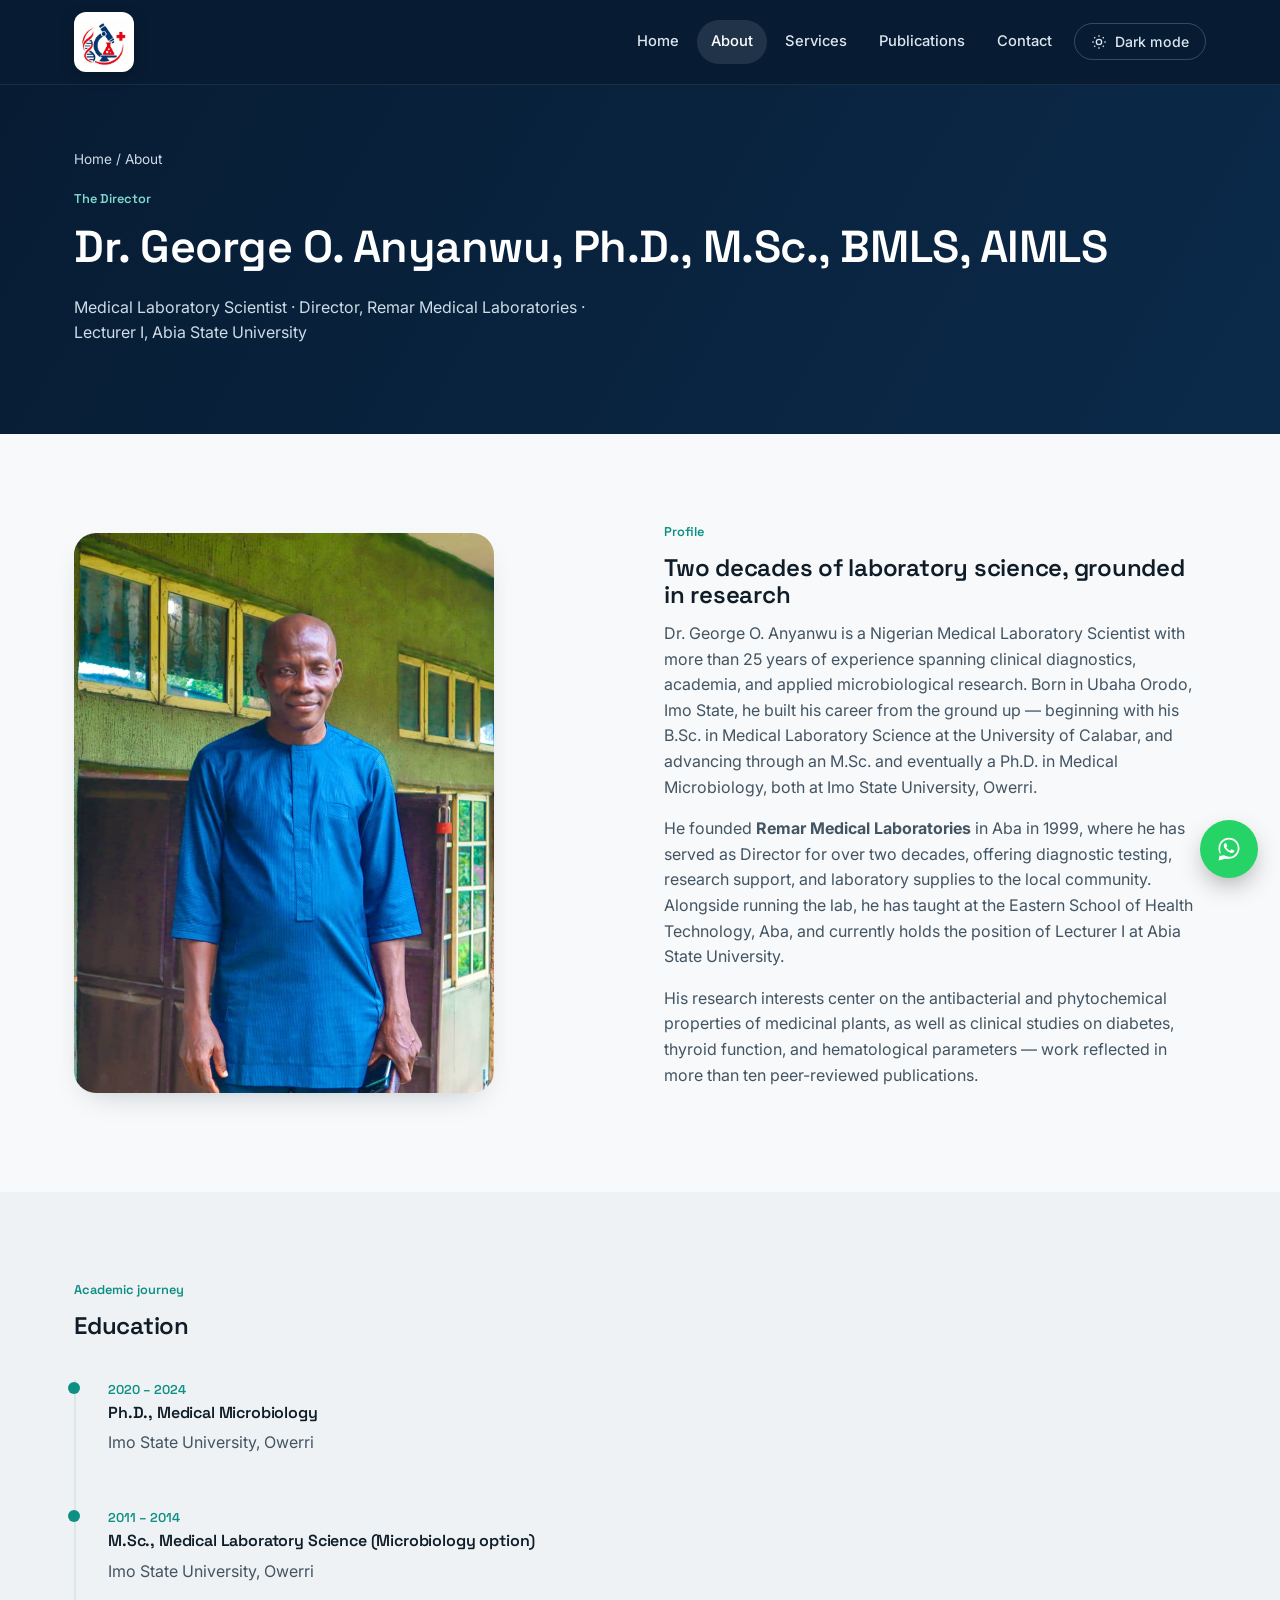
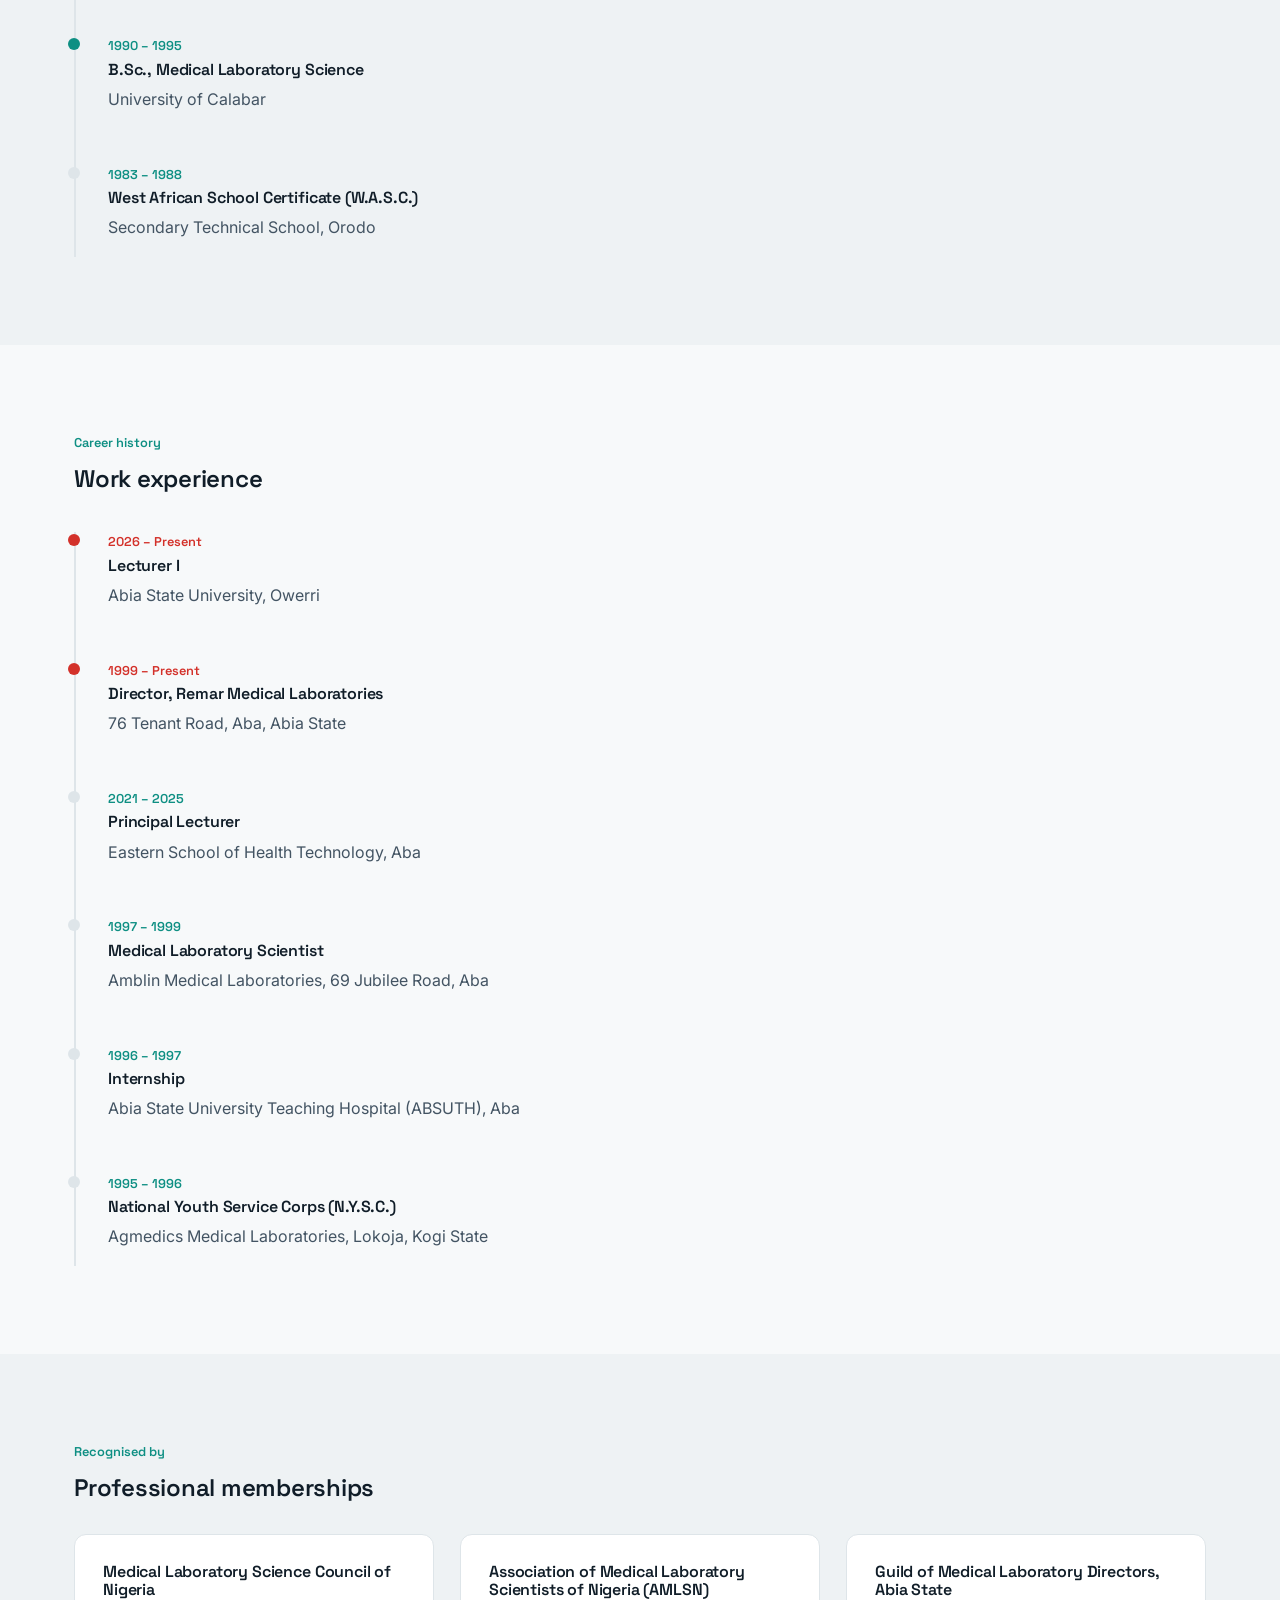
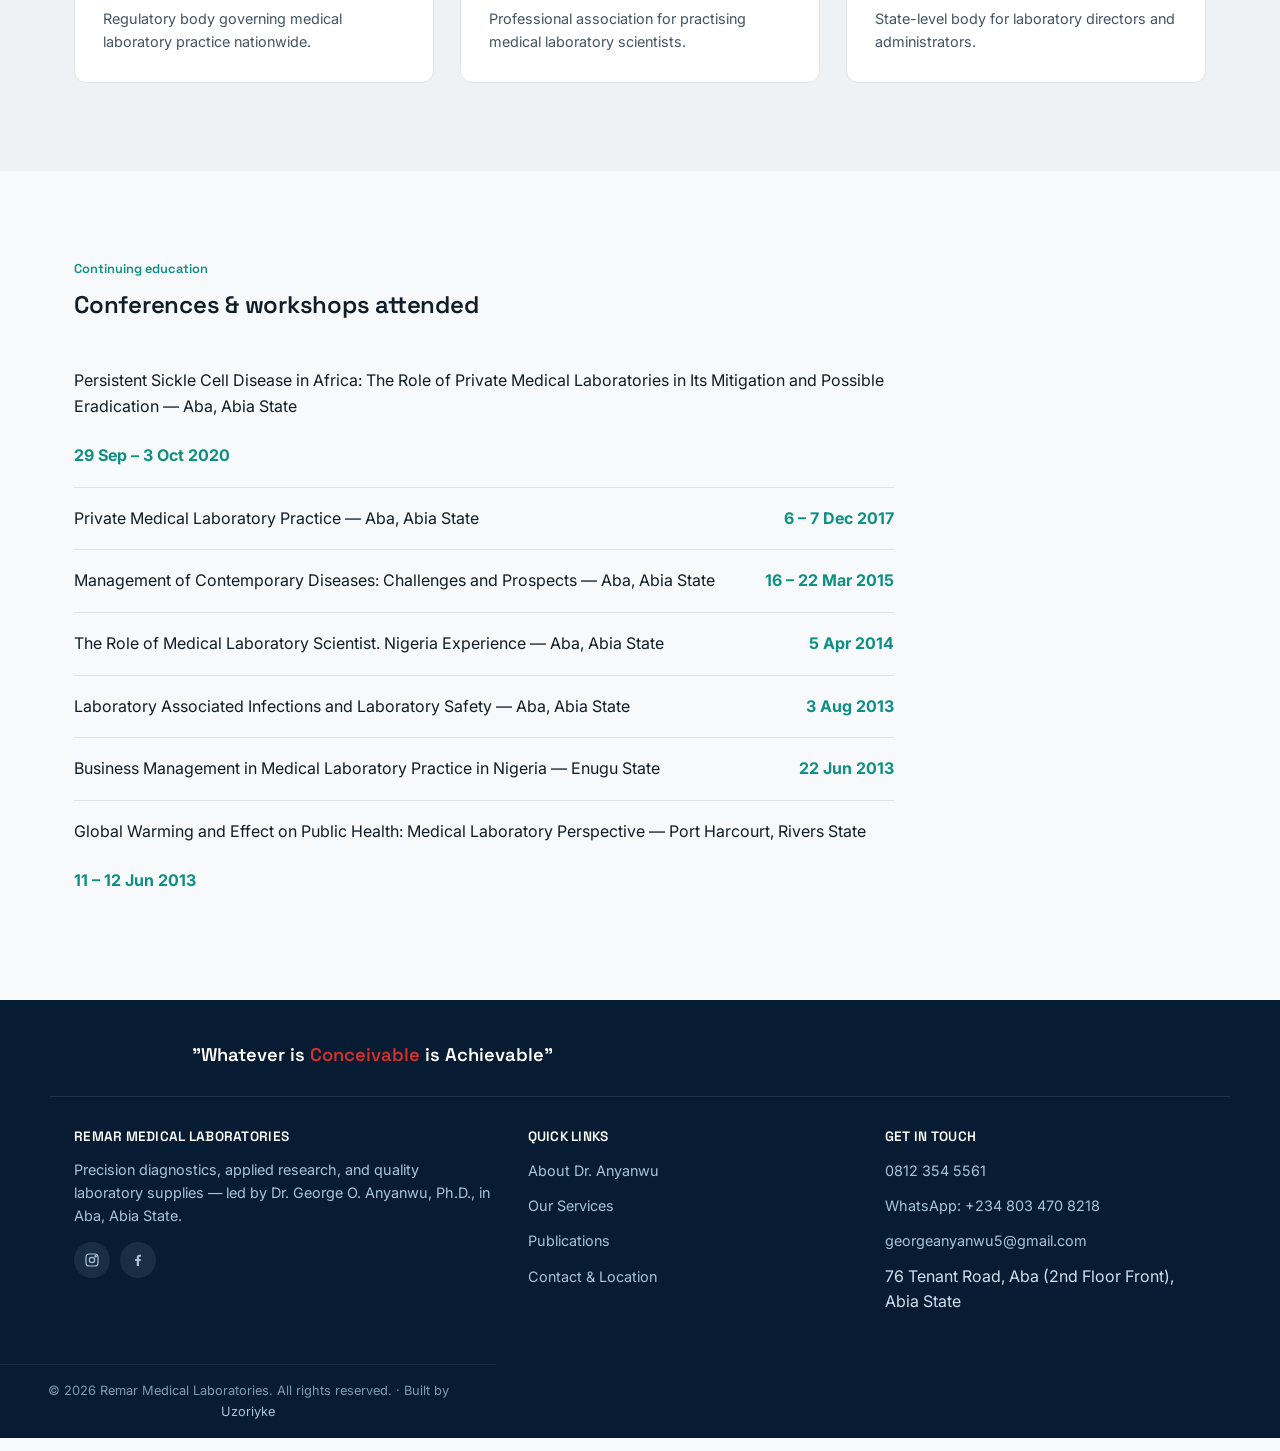
==== commit 0258fbc5: "Add files via upload" ====
--- a/about.html
+++ b/about.html
@@ -5,16 +5,15 @@
 <meta name="viewport" content="width=device-width, initial-scale=1.0">
 <title>About Dr. George O. Anyanwu | Remar Medical Laboratories</title>
 <meta name="description" content="Meet Dr. George O. Anyanwu, Ph.D. in Medical Microbiology, Director of Remar Medical Laboratories and Lecturer I at Abia State University.">
-<link rel="icon" href="images/logo.jpg">
+<link rel="icon" href="images/logo-icon.jpg">
 <link rel="stylesheet" href="css/styles.css">
 </head>
 <body>
 
 <header class="site-header">
   <div class="nav">
-    <a href="index.html" class="brand">
-      <span class="brand-mark"><img src="images/logo.jpg" alt="Remar Medical Laboratories logo"></span>
-      <span class="brand-text"><strong>Remar Medical Laboratories</strong><span>Dr. George O. Anyanwu, Ph.D.</span></span>
+    <a href="index.html" class="brand" aria-label="Remar Medical Laboratories — home">
+      <span class="brand-mark"><img src="images/logo-icon.jpg" alt="Remar Medical Laboratories"></span>
     </a>
     <nav class="nav-links" aria-label="Primary">
       <a href="index.html">Home</a>
@@ -248,7 +247,7 @@
       </ul>
     </div>
   </div>
-  <p class="footer-bottom">© <span data-current-year></span> Remar Medical Laboratories. All rights reserved. · Built by <a href="https://github.com/Xclusive" target="_blank" rel="noopener" style="color:#a9c3d8;">Xclusive</a></p>
+  <p class="footer-bottom">© <span data-current-year></span> Remar Medical Laboratories. All rights reserved. · Built by <a href="https://github.com/Uzoriyke" target="_blank" rel="noopener" style="color:#a9c3d8;">Uzoriyke</a></p>
 </footer>
 
 <a class="wa-float" href="https://wa.me/2348034708218" target="_blank" rel="noopener" aria-label="Chat on WhatsApp">
--- a/css/styles.css
+++ b/css/styles.css
@@ -49,7 +49,7 @@
 }
 
 *,*::before,*::after{box-sizing:border-box;}
-html{scroll-behavior:smooth;}
+html{scroll-behavior:smooth;overflow-x:hidden;}
 body{
   margin:0;
   background:var(--bg);
@@ -59,6 +59,8 @@
   line-height:1.6;
   -webkit-font-smoothing:antialiased;
   transition:background .25s ease, color .25s ease;
+  overflow-x:hidden;
+  width:100%;
 }
 img{max-width:100%;display:block;}
 a{color:inherit;text-decoration:none;}
@@ -124,16 +126,10 @@
 }
 .brand{display:flex;align-items:center;gap:12px;}
 .brand-mark{
-  background:#fff;border-radius:10px;padding:6px 9px;flex-shrink:0;
+  background:#fff;border-radius:12px;padding:6px;flex-shrink:0;
   display:flex;align-items:center;box-shadow:0 4px 14px rgba(0,0,0,.25);
 }
-.brand-mark img{height:34px;width:auto;display:block;}
-.brand-text{line-height:1.22;min-width:0;}
-.brand-text strong{
-  display:block;font-family:var(--font-head);color:#fff;font-size:.98rem;letter-spacing:.01em;
-  white-space:nowrap;
-}
-.brand-text span{display:block;color:#a9c3d8;font-size:.72rem;white-space:nowrap;}
+.brand-mark img{height:48px;width:48px;object-fit:contain;display:block;}
 
 .nav-links{display:flex;align-items:center;gap:4px;}
 .nav-links a{
@@ -215,6 +211,8 @@
 /* ---------------- Utility grids ---------------- */
 .grid-2{display:grid;grid-template-columns:1fr 1fr;gap:48px;align-items:center;}
 .grid-3{display:grid;grid-template-columns:repeat(3,1fr);gap:26px;}
+.stats-grid{display:grid;grid-template-columns:repeat(4,1fr);gap:24px;text-align:center;}
+.stats-grid > div{min-width:0;}
 
 /* ---------------- Hero split (home page) ---------------- */
 .hero-split{display:grid;grid-template-columns:1.05fr .95fr;align-items:stretch;min-height:600px;}
@@ -232,6 +230,7 @@
   .hero-split .hero-media{height:260px;}
   .hero-split .hero-media .hero-fade{background:linear-gradient(0deg,var(--navy-deep) 0%,rgba(7,28,51,0) 30%);}
   .stack-2{grid-template-columns:1fr;gap:32px;}
+  .stats-grid{grid-template-columns:repeat(2,1fr);gap:28px 20px;}
 }
 
 /* ---------------- Cards ---------------- */
@@ -259,10 +258,3 @@
   .nav-toggle{display:flex;align-items:center;justify-content:center;}
   .section{padding:64px 0;}
 }
-
-@media (max-width: 420px){
-  .brand-text span{display:none;}
-  .brand-mark img{height:28px;}
-  .brand-mark{padding:5px 7px;}
-  .brand-text strong{font-size:.88rem;}
-}
